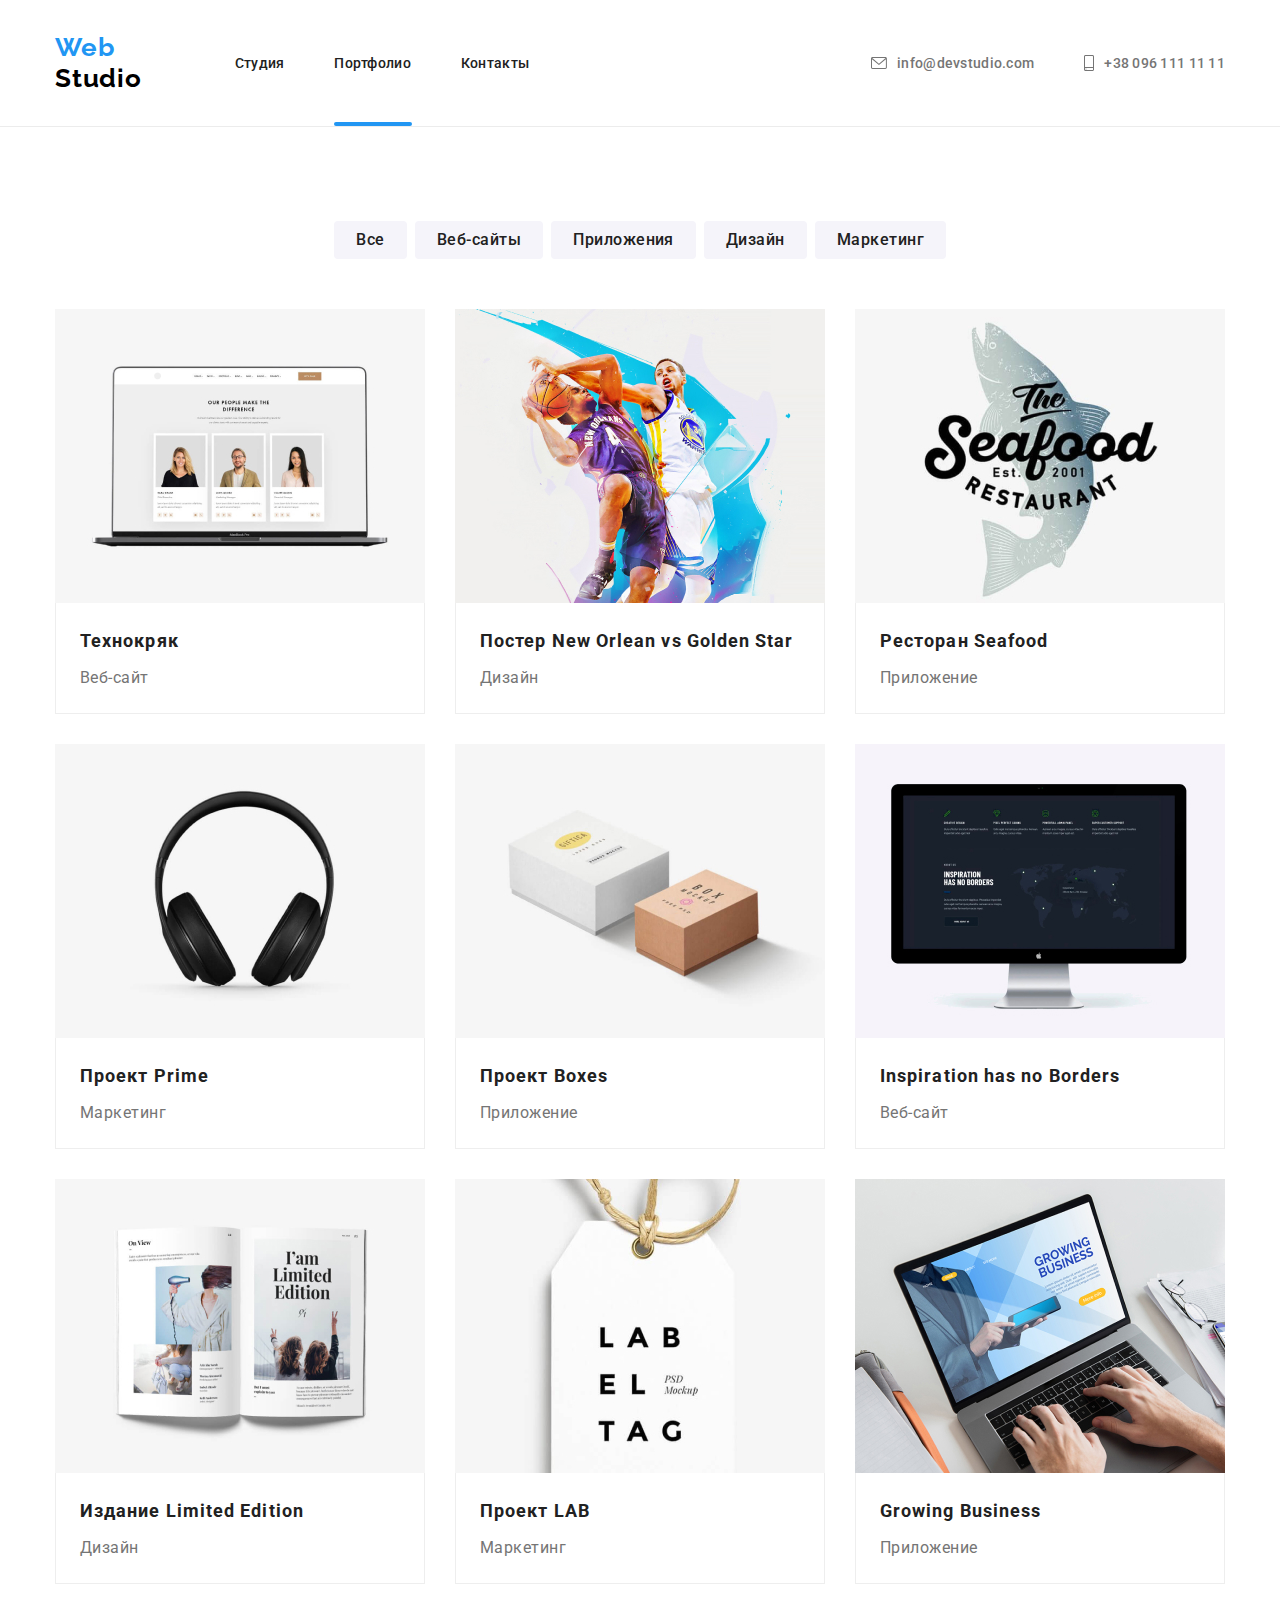
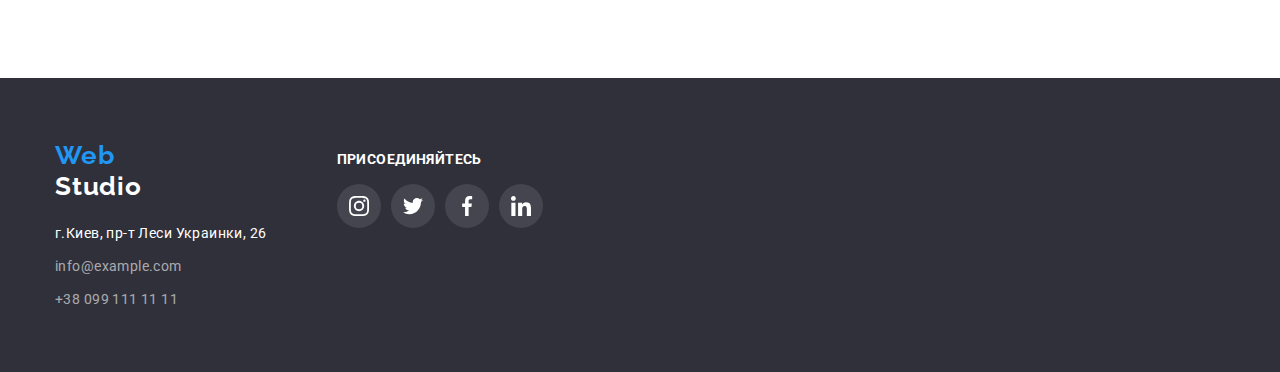
==== portfolio.html @ 75529cc0 "Залишилось хрестик доробити" ====
<!DOCTYPE html>
<html lang="ru">

<head>
    <meta charset="UTF-8">
    <meta name="viewport" content="width=device-width, initial-scale=1.0">
    <title>Portfolio</title>
    <link rel="stylesheet"
        href="https://cdnjs.cloudflare.com/ajax/libs/modern-normalize/1.0.0/modern-normalize.min.css">
    <link rel="stylesheet" href="./style.css" />
    <link rel="preconnect" href="https://fonts.gstatic.com" />
    <link
        href="https://fonts.googleapis.com/css2?family=Raleway:wght@700&family=Roboto:wght@400;500;700;900&display=swap"
        rel="stylesheet">
</head>

<body>
    <!--Header-->
    <header class="header-portfolio">
        <div class="navigation-adress conteiner">
            <nav class="navigation">
                <a href="#" class="navigation-link"><span
class="logo-blue">Web</span><span
                        class="logo-black">Studio</span></a>
                <ul class="navigation-menu">
                    <li class="navigation-item"><a href="./index.html"
class="link-to-swith">Студия</a></li>
                    <li class="navigation-item"><a href="#"
class="link-to-swith studio current">Портфолио</a></li>
                    <li class="navigation-item"><a href="#"
class="link-to-swith">Контакты</a></li>
                </ul>
            </nav>
            <address class="header-adress">
                <div class="header-adress-logo">
                    <a class="adress-mail-header" href="mailto:info@devstudio.com"><svg class="header-adress-icon"
                            width="16" height="12">
                            <use
href="./imagine/symbol-defs.svg#icon-mail"></use>
                        </svg>info@devstudio.com</a>
                    <a class="adress-tel-header" href="tel:+380961111111">
                        <svg class="header-adress-icon" width="10" height="16">
                            <use
href="./imagine/symbol-defs.svg#icon-tell"></use>
                        </svg> +38 096 111 11 11</a>
                </div>
            </address>
        </div>
    </header>
    <!--main section portfolio-->
    <main class="portfolio-main">
        <div class="portfolio-main-div conteiner">
            <h1 hidden>Links</h1>
            <ul class="links-list">
                <li class="link-list-btn"><button type="button"
class="links-list-item"> Все</button></li>
                <li class="link-list-btn"><button type="button"
class="links-list-item"> Веб-сайты</button></li>
                <li class="link-list-btn"><button type="button"
class="links-list-item"> Приложения</button></li>
                <li class="link-list-btn"><button type="button"
class="links-list-item"> Дизайн</button></li>
                <li class="link-list-btn"><button type="button"
class="links-list-item"> Маркетинг</button></li>
            </ul>
            <h2 hidden>Projects-icon</h2>
            <ul class="portfolio-projects">
                <li class="portfolio-projects-li">
                   <a href="#" class="portfolio-projects-link">
                    <div class="div-for-overflow"><img src="./Portfolioimg/img1.jpg" alt="пприклад дизайну сторінки" width="370"
                            height="404" />
                        <p class="portfolio-overlay">Технокряк это современная площадка распространения коронавируса. Компании
                            используют эту платформу для цифрового шпионажа и атак на защищённые сервера конкурентов.</p>
                    </div>
                    <div class="border-link">
                        <h3 class="portfolio-projects-fig">Технокряк</h3>
                        <p class="portfolio-projects-p">Веб-сайт</p>
                
                    </div>
                </a>
                    
                </li>
                <li class="portfolio-projects-li">
                    <a href="#" class="portfolio-projects-link"><div class="div-for-overflow"><img src="./Portfolioimg/img2.jpg"
                        alt="пприклад дизайну сторінки" width="370" height="404" />
                        <p class="portfolio-overlay">Технокряк это современная площадка распространения коронавируса. Компании используют эту платформу для цифрового шпионажа и атак на защищённые сервера конкурентов.</p></div>
                        <div class="border-link">
                            <h3 class="portfolio-projects-fig">Постер
New Orlean vs Golden Star</h3>
                            <p class="portfolio-projects-p">Дизайн</p>
                        </div>
                    </a>

                </li>

                <li class="portfolio-projects-li">
                    <a href="#" class="portfolio-projects-link"><div class="div-for-overflow"><img src="./Portfolioimg/img3.jpg"
                        alt="пприклад дизайну сторінки" width="370" height="404" />
                        <p class="portfolio-overlay">Технокряк это современная площадка распространения коронавируса. Компании используют эту платформу для цифрового шпионажа и атак на защищённые сервера конкурентов.</p></div>
                        <div class="border-link">
                            <h3
class="portfolio-projects-fig">Ресторан Seafood</h3>
                            <p class="portfolio-projects-p">Приложение</p>
                        </div>
                    </a>


                </li>


                <li class="portfolio-projects-li">
                    <a href="#"class="portfolio-projects-link"><div class="div-for-overflow"><img src="./Portfolioimg/img4.jpg"
                        alt="пприклад дизайну сторінки" width="370" height="404" />
                        <p class="portfolio-overlay">Технокряк это современная площадка распространения коронавируса. Компании используют эту платформу для цифрового шпионажа и атак на защищённые сервера конкурентов.</p></div>
                        <div class="border-link">
                            <h3 class="portfolio-projects-fig">Проект Prime</h3>
                            <p class="portfolio-projects-p">Маркетинг</p>
                        </div>
                    </a>


                </li>


                <li class="portfolio-projects-li">
                    <a href="#" class="portfolio-projects-link"><div class="div-for-overflow"><img src="./Portfolioimg/img5.jpg"
                        alt="пприклад дизайну сторінки" width="370" height="404" />
                        <p class="portfolio-overlay">Технокряк это современная площадка распространения коронавируса. Компании используют эту платформу для цифрового шпионажа и атак на защищённые сервера конкурентов.</p></div>
                        <div class="border-link">
                            <h3 class="portfolio-projects-fig">Проект Boxes</h3>
                            <p class="portfolio-projects-p">Приложение</p>
                        </div>
                    </a>


                </li>


                <li class="portfolio-projects-li">
                    <a href="#" class="portfolio-projects-link"><div class="div-for-overflow"><img src="./Portfolioimg/img6.jpg"
                        alt="пприклад дизайну сторінки" width="370" height="404" />
                        <p class="portfolio-overlay">Технокряк это современная площадка распространения коронавируса. Компании используют эту платформу для цифрового шпионажа и атак на защищённые сервера конкурентов.</p></div>
                        <div class="border-link">
                            <h3
class="portfolio-projects-fig">Inspiration has no Borders</h3>
                            <p class="portfolio-projects-p">Веб-сайт</p>
                        </div>
                    </a>


                </li>


                <li class="portfolio-projects-li">
                    <a href="#" class="portfolio-projects-link"><div class="div-for-overflow"><img src="./Portfolioimg/img7.jpg"
                        alt="пприклад дизайну сторінки" width="370" height="404" />
                        <p class="portfolio-overlay">Технокряк это современная площадка распространения коронавируса. Компании используют эту платформу для цифрового шпионажа и атак на защищённые сервера конкурентов.</p></div>
                        <div class="border-link">
                            <h3 class="portfolio-projects-fig">Издание
Limited Edition</h3>
                            <p class="portfolio-projects-p">Дизайн</p>
                        </div>
                    </a>


                </li>


                <li class="portfolio-projects-li">
                    <a href="#" class="portfolio-projects-link"><div class="div-for-overflow"><img src="./Portfolioimg/img8.jpg"
                        alt="пприклад дизайну сторінки" width="370" height="404" />
                        <p class="portfolio-overlay">Технокряк это современная площадка распространения коронавируса. Компании используют эту платформу для цифрового шпионажа и атак на защищённые сервера конкурентов.</p></div>
                        <div class="border-link">
                            <h3 class="portfolio-projects-fig">Проект LAB</h3>
                            <p class="portfolio-projects-p">Маркетинг</p>
                        </div>
                    </a>


                </li>


                <li class="portfolio-projects-li">
                    <a href="#" class="portfolio-projects-link"><div class="div-for-overflow"><img src="./Portfolioimg/img9.jpg"
                        alt="пприклад дизайну сторінки" width="370" height="404" />
                        <p class="portfolio-overlay">Технокряк это современная площадка распространения коронавируса. Компании используют эту платформу для цифрового шпионажа и атак на защищённые сервера конкурентов.</p></div>
                        <div class="border-link">
                            <h3 class="portfolio-projects-fig">Growing
Business</h3>
                            <p class="portfolio-projects-p">Приложение</p>
                        </div>
                    </a>

                </li>


            </ul>
        </div>


    </main>


    <!--Footer-->
    <footer class="footer">
        <div class="all-footer conteiner">
            <div class="logo-adress">
                <a href="#" class="navigation-link footer"><span
class="logo-blue">Web</span><span
                        class="logo-white">Studio</span></a>
                <address class="footer-adress"> <a class="footer-adress-map"
                        href="https://goo.gl/maps/pfqSpMcwWY89Kn897"
target="_blank" rel="nofollow noopener">г.Киев,
                        пр-т Леси Украинки, 26</a>
                    <a class="adress-mail-footer"
href="mailto:info@example.com">info@example.com</a>
                    <a class="adress-tel-footer"
href="tel:+380991111111">+38 099 111 11 11</a>
                </address>
            </div>
            <div class="social-link-b">
                <b class="appeal">присоединяйтесь</b>
                <ul class="our-team-socil-links">
                    <li class="footer-soc-link"><a href="#" class="li-class"> <svg
class="our-team-socil-item" width="20" height="20">
                                <use
href="./imagine/symbol-defs.svg#icon-ins"></use>
                            </svg></a>
                    </li>
                    <li class="footer-soc-link"><a href="#" class="li-class"> <svg
class="our-team-socil-item" width="20" height="20">
                                <use
href="./imagine/symbol-defs.svg#icon-twit"></use>
                            </svg></a> </li>
                    <li class="footer-soc-link"><a href="#" class="li-class"> <svg
class="our-team-socil-item" width="20" height="20">
                                <use
href="./imagine/symbol-defs.svg#icon-fb"></use>
                           </svg></a> </li>
                    <liclass="footer-soc-link"><a href="#" class="li-class"> <svg
class="our-team-socil-item" width="20" height="20">
                                <use
href="./imagine/symbol-defs.svg#icon-link"></use>
                            </svg></a> </liclass=>
                </ul>
            </div>
        </div>

    </footer>
</body>

</html>
---- style.css ----
ul {
  list-style: none;
}

:root {
  --accent-color: #2196f3;
  --header-logo-lang: "Raleway", sans-serif;
  --main-lang: "Roboto", sans-serif;
  --main-text-color: #757575;
  --text-p: #212121;
}
h1,
h2,
h3,
h4,
h5,
h6 {
  margin: 0;
}
ul,
ol {
  margin: 0;
  padding: 0;
}

p {
  margin: 0;
}
/*Прибирає зайві паддінги в 4 hx*/
img {
  display: block;
  max-width: 100%;
  height: auto;
}
/*overflow: hidden; приховує все, що витікає за межі бордера (бордера-радіуса)*/

body {
  font-family: var(--main-lang);
}

.navigation-menu .current {
  color: #212121;
}
.conteiner {
  width: 1200px;
  padding: 0 15px;
  margin: 0 auto;
  display: flex;
  align-items: center;
}

.conteiner.portfolio {
  width: 1200px;
}
/*---header--*/
.navigation-adress {
  display: flex;
  align-items: center;
}
.header-portfolio {
  position: relative;
  max-width: 1600px;
  padding-top: 32px;
  padding-bottom: 32px;
  margin: auto;
  border-bottom: 1px solid #ececec;
}
.header {
  position: relative;
  padding-top: 25px;
  padding-bottom: 25px;
  margin: auto;
}

.header.conteiner {
  display: flex;
}
.navigation {
  display: flex;
}
.navigation-menu {
  display: flex;
  align-items: center;
}
.navigation-link {
  margin-right: 93px;
  align-items: baseline;
}
.header-adress-icon {
  margin-right: 10px;
  fill: #757575;
  fill: currentColor;
}
.navigation-item .current::after {
  position: absolute;
  bottom: 0;
  width: 48px;
  height: 4px;
  display: block;
  content: "";
  background: var(--accent-color);
  border-radius: 2px;
}
.header-portfolio .navigation-item .current::after {
  position: absolute;
  bottom: 0;
  width: 78px;
  height: 4px;
  display: block;
  content: "";
  background: var(--accent-color);
  border-radius: 2px;
}

.header-adress {
  margin-left: auto;
  align-items: center;
}
.adress-tel-header {
  margin-left: 50px;
}
.adress-mail-header,
.adress-tel-header {
  transition-property: color;
  transition-duration: 250ms;
  transition-timing-function: cubic-bezier(0.4, 0, 0.2, 1);
}

.header-adress-logo {
  display: flex;
  align-items: flex-end;
}
a {
  text-decoration: none;
}

.navigation {
  font-family: var(--header-logo-lang);
}
.navigation-link {
  font-family: var(--header-logo-lang);
  font-weight: 700;
  font-size: 26px;
  line-height: 1.192;
  letter-spacing: 0.03em;
}
.navigation-link .logo-blue {
  font-weight: 700;
  font-style: normal;
  font-size: 26px;
  line-height: 1.192;
  letter-spacing: 0.03em;
  color: #2196f3;
}
.navigation-link .logo-black {
  font-weight: 700;
  font-size: 26px;
  line-height: 1.192;
  letter-spacing: 0.03em;
  color: #000000;
}
.navigation-item:not(:last-child) {
  margin-right: 50px;
}
.navigation {
  align-items: stretch;
}
.navigation-item {
  font-family: var(--main-lang);
  font-weight: 500;
  font-size: 14px;
  line-height: 1.142;
  letter-spacing: 0.02em;
  color: var(--text-p);
}
.navigation-item.current {
  color: var(--accent-color);
}

.modal-btn-header {
  display: block;
  margin: 0 auto;
  margin-top: 30px;
  font-style: normal;
  font-weight: 700;
  font-size: 16px;
  line-height: 1.875;
  min-width: 200px;
  background: #2196f3;
  box-shadow: 0px 4px 4px rgba(0, 0, 0, 0.15);
  border-radius: 4px;
  color: #ffffff;
  border: 0;
  cursor: pointer;
  padding: 10px 32px;
}

/* Це спеціально зроблено. Я знаю, що можно було в один клас, але мені
так поки більш зрозуміло */
.li-class:focus,
.adress-mail-header:focus,
.adress-mail-header:hover,
.adress-tel-header:hover,
.adress-tel-header:focus,
.footer-adress-map:hover,
.footer-adress-map:focus,
.adress-tel-footer:hover,
.adress-tel-footer:focus,
.adress-mail-footer:hover,
.adress-mail-footer:focus {
  color: var(--accent-color);
  fill: var(--accent-color);
}
.navigation-item.current:hover,
.navigation-item.current:focus,
.link-to-swith:hover,
.link-to-swith:focus {
  color: var(--accent-color);
}
.links-list-item:hover,
.links-list-item:focus,
.modal-btn:hover,
.modal-btn:focus {
  color: #ffffff;
  background: #2196f3;
}
.links-list-item:hover,
.links-list-item:focus {
  box-shadow: 0px 3px 1px rgba(0, 0, 0, 0.1), 0px 1px 2px rgba(0, 0, 0, 0.08),
    0px 2px 2px rgba(0, 0, 0, 0.12);
}

/*---header end---*/
/* --main-section-- */
.section-main {
  padding-bottom: 94px;
}
/*---section-hero---*/
.hero-foto {
  max-width: 1600px;
  background-repeat: no-repeat;
  background-size: 100px, cover;
  height: 600px;
  background-image: linear-gradient(
      to right,
      rgba(47, 48, 58, 0.4),
      rgba(47, 48, 58, 0.4)
    ),
    url(./imagine/imgfirstfoto.jpg);
  margin: auto;
  background-color: black;
}

.section-hero {
  padding-top: 200px;
  padding-bottom: 200px;
  margin-left: auto;
  margin-right: auto;
  display: block;
}

.adress-mail-header,
.adress-tel-header {
  display: flex;
  font-family: "Roboto", sans-serif;
  font-style: normal;
  font-weight: 500;
  font-size: 14px;
  line-height: 1.142;
  letter-spacing: 0.02em;
  color: #757575;
  align-items: center;
}
.section-h1 {
  margin: 0 auto;
  min-width: 696px;
  font-weight: 900;
  font-size: 44px;
  line-height: 1.363;
  letter-spacing: 0.06em;
  text-transform: uppercase;
  text-align: center;
  justify-content: center;
  color: #ffffff;
}

.links-list-item {
  font-family: "Roboto", sans-serif;
  background: #f5f4fa;
  border-radius: 4px;
  font-weight: 700;
  font-size: 16px;
  line-height: 1.875;
  display: flex;
  align-items: center;
  text-align: center;
  letter-spacing: 0.06em;
  color: #212121;
  border: 0;
  cursor: pointer;
}
.benefits-list-item:not(:last-child) {
  margin-right: 30px;
  min-width: 270px;
}

/*---section-hero end---*/
/*---section-benefits---*/
.benefits-list-item::before {
  width: 270px;
  height: 120px;
  display: block;
  content: "";
  background-color: #f5f4fa;
  border-radius: 4px;
  background-repeat: no-repeat;
  background-position: center;
}
.benefits-list-item.icon-antena::before {
  background-image: url(./imagine/antenna1.svg);
}
.benefits-list-item.icon-clock::before {
  background-image: url(./imagine/clock1.svg);
}
.benefits-list-item.icon-diagram::before {
  background-image: url(./imagine/diagram1.svg);
}
.benefits-list-item.icon-astronaut::before {
  background-image: url(./imagine/astronaut1.svg);
}
.what-we-doing-section {
  padding-top: 94px;
  padding-bottom: 94px;
}
.what-we-doing {
  display: block;
}
.what-we-doing-img-list {
  display: flex;
}
.benefits-h2 {
  margin-bottom: 10px;
}
.benefits {
  padding-top: 94px;
}
.benefits-list {
  display: flex;
}
.benefits-h2 {
  min-width: 270px;
  margin-top: 30px;
  font-weight: 700;
  font-size: 14px;
  line-height: 1.143;
  letter-spacing: 0.03em;
  text-transform: uppercase;
  color: var(--text-p);
}

.benefits-p {
  font-weight: 400;
  font-size: 14px;
  line-height: 1.714;
  letter-spacing: 0.03em;
  color: var(--main-text-color);
}
/*---section-benefits- end--*/

/*what we doing*/
.what-we-doing-img {
  position: relative;
}
.desktop-app {
  position: absolute;
  bottom: 0;
  padding: 27px 53px;
  width: 370px;
  height: 70px;
  text-align: center;
  font-style: normal;
  font-weight: 700;
  font-size: 14px;
  line-height: 1.142;
  letter-spacing: 0.03em;
  text-transform: uppercase;
  color: #ffffff;
  background: rgba(47, 48, 58, 0.8);
}
.what-we-doing-h2 {
  margin-bottom: 50px;
  display: flex;
  justify-content: center;
  min-width: 376px;
  font-weight: 700;
  font-size: 36px;
  line-height: 1.166;
  text-align: center;
  letter-spacing: 0.03em;

  color: #212121;
}
.what-we-doing-img:not(:last-child) {
  margin-right: 30px;
}

/*what we doing end*/

/*Team*/
/* .team {
  height: 708px;
  max-width: 1600px;
  background: #f5f4fa;
} */
.our-team {
  margin-bottom: 50px;
  font-weight: 700;
  font-size: 36px;
  line-height: 1.167;
  text-align: center;
  letter-spacing: 0.03em;
  color: var(--text-p);
}
.our-team-list {
  display: flex;
  justify-content: center;
}
.team-section {
  /* max-width: 1600px; */
  padding-top: 94px;
  padding-bottom: 94px;
  background: #f5f4fa;
  margin: auto;
}
.div-our-team {
  display: block;
}

.our-team-img {
  background: #ffffff;
  box-shadow: 0px 1px 3px rgba(0, 0, 0, 0.12), 0px 1px 1px rgba(0, 0, 0, 0.14),
    0px 2px 1px rgba(0, 0, 0, 0.2);
  border-radius: 0px 0px 4px 4px;
}
.our-team-img:not(:last-child) {
  margin-right: 30px;
}
.our-team-h3 {
  text-align: center;
  margin-top: 30px;
  margin-bottom: 10px;
  font-weight: 500;
  font-size: 16px;
  line-height: 1.188;
  letter-spacing: 0.03em;
  color: var(--text-p);
}
.our-team-p {
  font-weight: 400;
  font-size: 16px;
  line-height: 1.188;
  text-align: center;
  letter-spacing: 0.03em;
  color: var(--main-text-color);
}
.our-team-socil-item {
  display: block;
  fill: #757575;
  transition-property: fill;
  transition-duration: 250ms;
  transition-timing-function: cubic-bezier(0.4, 0, 0.2, 1);
}
.link {
  padding: 12px 12px;
  display: block;
  width: 44px;
  height: 44px;
  border-radius: 50%;
  transition-property: background-color;
  transition-duration: 250ms;
  transition-timing-function: cubic-bezier(0.4, 0, 0.2, 1);
}
.soc-link:not(:last-child) {
  margin-right: 10px;
}
.li-class {
  display: block;
  padding: 12px 12px;
  border-radius: 50%;
  transition-property: background-color;
  transition-duration: 250ms;
  transition-timing-function: cubic-bezier(0.4, 0, 0.2, 1);
}
.link:hover > .our-team-socil-item,
.link:focus > .our-team-socil-item {
  fill: white;
}
.link:hover,
.link:focus {
  background-color: var(--accent-color);
}

.footer-soc-link:not(:last-child) {
  margin-right: 10px;
}
.our-team-socil-links {
  display: flex;
  padding: 0;
  list-style: none;
  margin-top: 16px;
  margin-bottom: 30px;
    margin-left: 32px;
  /* justify-content: space-around; */
}

/*team-end--*/

/* regular cliens */

.regular-client {
  padding-top: 94px;
}
.regular-client-div {
  display: block;
}
.regular-client-logo {
  display: flex;
}
.regular-client-img:not(:last-child) {
  margin-right: 30px;
  min-width: 170px;
}
.link-reg-cli:focus > .svg-logo1,
.link-reg-cli:hover > .svg-logo1,
.link-reg-cli:focus > .svg-logo2,
.link-reg-cli:hover > .svg-logo2,
.link-reg-cli:focus > .svg-logo3,
.link-reg-cli:hover > .svg-logo3,
.link-reg-cli:focus > .svg-logo4,
.link-reg-cli:hover > .svg-logo4,
.link-reg-cli:focus > .svg-logo5,
.link-reg-cli:hover > .svg-logo5,
.link-reg-cli:focus > .svg-logo6,
.link-reg-cli:hover > .svg-logo6 {
  fill: var(--accent-color);
  border: 1px solid #2196f3;
  border-radius: 4px;
}

.regular-client-img {
  width: 170px;
  height: 90px;
  display: block;
  content: "";
  background-color: #ffffff;
  border: 1px solid #afb1b8;
  border-radius: 4px;
  background-repeat: no-repeat;
  background-position: center;
  cursor: pointer;
  transition-property: border;
  transition-duration: 250ms;
  transition-timing-function: cubic-bezier(0.4, 0, 0.2, 1);
}

.svg-logo1 {
  padding: 20px 63px;
  width: 170px;
  height: 90px;
  fill: #afb1b8;
  transition: fill 250ms cubic-bezier(0.4, 0, 0.2, 1);
}
.svg-logo2 {
  padding: 19px 65px;
  width: 170px;
  height: 90px;
  fill: #afb1b8;
  transition: fill 250ms cubic-bezier(0.4, 0, 0.2, 1);
}
.svg-logo3 {
  padding: 24px 64px;
  width: 170px;
  height: 90px;
  fill: #afb1b8;
  transition: fill 250ms cubic-bezier(0.4, 0, 0.2, 1);
}
.svg-logo4 {
  padding: 24px 45px;
  width: 170px;
  height: 90px;
  fill: #afb1b8;
  transition: fill 250ms cubic-bezier(0.4, 0, 0.2, 1);
}
.svg-logo5 {
  padding: 22px 55px;
  width: 170px;
  height: 90px;
  fill: #afb1b8;
  transition: fill 250ms cubic-bezier(0.4, 0, 0.2, 1);
}
.svg-logo6 {
  padding: 22px 41px;
  width: 170px;
  height: 90px;
  fill: #afb1b8;
  transition: fill 250ms cubic-bezier(0.4, 0, 0.2, 1);
}

/*footer*/
.footer-adress-map {
  font-style: normal;
  text-decoration: none;
  font-weight: 400;
  font-size: 14px;
  line-height: 1.714;
  letter-spacing: 0.03em;
  color: #ffffff;
}
.adress-mail-footer,
.adress-tel-footer {
  font-family: "Roboto", sans-serif;
  font-style: normal;
  font-weight: 400;
  font-size: 14px;
  line-height: 1.714;
  letter-spacing: 0.03em;
  color: rgba(255, 255, 255, 0.6);
}
.footer-adress {
  margin-top: 20px;
}
.footer-adress {
  display: flex;
  flex-direction: column;
}
.footer-adress-map,
.adress-mail-footer {
  margin-bottom: 9px;
}
.footer {
  flex-grow: 1;

  background-color: #2f303a;
  margin: auto;
}
.logo-adress {
  padding-bottom: 60px;
  padding-top: 60px;
  margin-right: 70px;
}
.logo-white {
  font-weight: 700;
  font-size: 26px;
  line-height: 1.192;
  letter-spacing: 0.03em;
  color: #ffffff;
}
.appeal {
  font-style: normal;
  font-weight: 700;
  font-size: 14px;
  line-height: 1.142;
  letter-spacing: 0.03em;
  text-transform: uppercase;
  color: #ffffff;
}
.social-link-b {
  padding-top: 72px;
  margin-right: 93px;
}
.all-footer {
  display: flex;
  align-items: baseline;
}
.social-item {
  display: flex;
  margin-top: 20px;
}
.footer .our-team-socil-item {
  fill: #ffffff;
}
.footer .li-class {
  background: rgba(255, 255, 255, 0.1);
}
.footer .li-class:hover,
.footer .li-class:focus {
  background: var(--accent-color);
}
.footer-adress-map,
.adress-mail-footer,
.adress-tel-footer {
  transition: color 250ms cubic-bezier(0.4, 0, 0.2, 1);
}
.footer .our-team-socil-links{
  margin-left: 0;

}

.footer-form{
 display: flex;
 margin-top: 20px;
   
}

.footer-label{
  margin-right: 12px;
}
.footer-input{
  padding-left: 16px;
 display: flex;
  width: 358px;
  height: 50px;
  border: 1px solid rgba(255, 255, 255, 0.3);
box-sizing: border-box;
filter: drop-shadow(0px 4px 4px rgba(0, 0, 0, 0.15));
border-radius: 4px;
background: #2F303A;
}

.footer-input::placeholder{
font-family: "Roboto", sans-serif;
font-weight: 400;
font-size: 16px;
line-height: 1.25;
align-items: center;
letter-spacing: 0.03em;
color: rgba(255, 255, 255, 0.6);
padding-top: 15px;
padding-bottom: 15px;
  }

.footer-button{
  padding: 0;
width: 200px;
height: 50px;
background: #2196F3;
box-shadow: 0px 4px 4px rgba(0, 0, 0, 0.15);
border-radius: 4px;
}
.subscribe{
font-family: "Roboto", sans-serif;
font-weight: bold;
font-size: 16px;
line-height: 30px;
margin-right: 10px;
/* display: flex; */
/* align-items: center;
text-align: center; */
letter-spacing: 0.06em;
color: #FFFFFF;
}

.subscribe-btn{
  display: flex;
  align-items: center;
  padding-left: 29px;
  padding-top: 10px;
  padding-bottom: 10px;
}
.litak{
  fill: #FFFFFF;
}

/*footer end*/

/* Portfolio */
.portfolio-main {
  padding-top: 94px;
  padding-bottom: 94px;
  max-width: 1600px;
  margin: auto;
}
.portfolio-main-div {
  display: block;
}
.links-list {
  display: flex;
  justify-content: center;
  margin-bottom: 50px;
}
.links-list-item {
  min-width: 73px;
  display: block;
  font-family: "Roboto", sans-serif;
  font-weight: 500;
  font-size: 16px;
  border-radius: 4px;
  line-height: 1.625;
  letter-spacing: 0.03em;
  color: var(--text-p);
  padding: 6px 22px;
  transition: color 250ms cubic-bezier(0.4, 0, 0.2, 1),
    background-color 250ms cubic-bezier(0.4, 0, 0.2, 1);
}

.link-list-btn:not(:last-child) {
  margin-right: 8px;
}

.portfolio-projects-fig {
  font-style: normal;
  font-weight: 700;
  font-size: 18px;
  line-height: 2;
  letter-spacing: 0.06em;
  color: var(--text-p);
  margin-bottom: 4px;
}
.portfolio-projects-p {
  font-style: normal;
  font-weight: 400;
  font-size: 16px;
  line-height: 1.875;
  letter-spacing: 0.03em;
  color: var(--main-text-color);
}
.portfolio-projects {
  justify-content: center;
  display: flex;
  flex-wrap: wrap;
  flex-basis: calc(100% / 3 - 30px);
  /* margin-left: -30px;
  margin-bottom: -30px; */
}
.portfolio-projects-li {
  margin-left: 30px;
  margin-bottom: 30px;
}
.portfolio-projects-li:nth-child(3n + 1) {
  margin-left: 0;
}
.portfolio-projects-li:nth-child(n + 7) {
  margin-bottom: 0;
}

.portfolio-projects-link {
  display: block;
  min-width: 370px;
  transition-property: box-shadow;
  transition-duration: 250ms;
  transition-timing-function: cubic-bezier(0.4, 0, 0.2, 1);
}
.portfolio-projects-link:hover,
.portfolio-projects-link:focus {
  box-shadow: 0px 1px 1px rgba(0, 0, 0, 0.12), 0px 4px 4px rgba(0, 0, 0, 0.06),
    1px 4px 6px rgba(0, 0, 0, 0.16);
}
.border-link {
  border-right: 1px solid #eeeeee;
  border-left: 1px solid #eeeeee;
  border-bottom: 1px solid #eeeeee;
  padding: 20px 24px;
}
.portfolio-overlay {
  position: absolute;
  transition: all 500ms linear;
  left: 0;
  top: 0;
  padding: 63px 24px;
  width: 370px;
  height: 294px;
  font-family: "Roboto", sans-serif;
  font-weight: normal;
  font-size: 18px;
  line-height: 1.555;
  color: #ffffff;
  background: rgba(33, 150, 243, 0.9);
  transform: translateY(100%);
}
.portfolio-projects-link:hover .portfolio-overlay,
.portfolio-projects-link:focus .portfolio-overlay {
  transform: translateY(0);
}
.div-for-overflow {
  position: relative;
  overflow: hidden;
}

.portfolio-projects-focus:nth-child(-n + 3) {
  margin-top: 0;
}
.portfolio-projects-focus:nth-child(3n + 1) {
  margin-left: 0;
}

.visiility {
  visibility: hidden;
}

a:visited.link-to-swith.studio {
  color: #2196f3;
}
a:visited.adress-mail-footer,
.adress-tel-footer {
  color: rgba(255, 255, 255, 0.6);
}

.link-to-swith {
  color: #212121;
  transition-property: color;
  transition-duration: 250ms;
  transition-timing-function: cubic-bezier(0.4, 0, 0.2, 1);
}

 /* --модальне вікно-- */
 .backdrop {
  position: fixed;
  top: 0;
  left: 0;
  width: 100%;
  height: 100%;
  background-color: rgba(0, 0, 0, 0.2);
}
.backdrop.is-hidden{
  opacity: 0;
  pointer-events: none;
}
.backdrop.is-hidden .modalka{
transform: translate(-50%,-50%) scale(0.5);

}
.modalka{
  display: block;
position: absolute;
top: 50%;
left: 50%;
transform: translate(-50%,-50%) scale(1);
width: 528px;
height: 581px;
background: #FFFFFF;
box-shadow: 0px 1px 3px rgba(0, 0, 0, 0.12), 0px 1px 1px rgba(0, 0, 0, 0.14), 0px 2px 1px rgba(0, 0, 0, 0.2);
border-radius: 4px;
transition: transform 250ms cubic-bezier(0.4, 0, 0.2, 1);
}
.modalka-btn{
  margin-top: 8px;
  margin-left: 490px;
  display: block;
  content: '';
  width: 30px;
  height: 30px;
  background: #FFFFFF;
  border: 1px solid rgba(0, 0, 0, 0.1);
  border-radius: 50%;
      cursor: pointer;
    }
.close-svg{
display: block;
width: 30px;
height: 30px;
padding: 9px 9px;
}

.form{
  width: 448;
  display: block;
  margin-top: 0;
  margin-left: 40px;
  margin-right: 40px;
    /* outline: 2px solid red; */
}
.form-title{
font-family: var(--main-lang);
font-weight: bold;
font-size: 20px;
line-height: 23px;
text-align: center;
letter-spacing: 0.03em;
margin-bottom: 12px;
color: #212121;
}

.form-item{
font-family: var(--main-lang);
font-weight: 400;
font-size: 12px;
line-height: 1.167;
letter-spacing: 0.01em;
color: #757575;
margin-bottom: 4px;
}
.form-field input{
  height: 40px;
  margin: 0;
  padding-left: 42px;
  border: 1px solid rgba(33, 33, 33, 0.2);
box-sizing: border-box;
border-radius: 4px;
}

.form-field-textarea textarea{
  margin: 0;
  padding: 0;
  border: 1px solid rgba(33, 33, 33, 0.2);
  border-radius: 4px;
}

.form-field{
  position: relative;
  display: flex;
  flex-direction: column;
  margin-bottom: 10px;
}
.form-field-textarea{
  display: flex;
  flex-direction: column;
  margin-bottom: 20px;
}
textarea{
  resize: none;
}
.form-field-textarea textarea{
  display: block;
  padding-left: 16px;
  padding-top: 12px;
  }

.form-field-textarea textarea::placeholder{
  font-family: var(--main-text-color);
  font-weight: 400;
  font-size: 12px;
  line-height: 1.16;
  letter-spacing: 0.01em;
  color: rgba(117, 117, 117, 0.5);
}
.form-chekbox a{
font-family: var(--main-text-color);
font-weight: 400;
font-size: 14px;
line-height: 1.714;
letter-spacing: 0.03em;
text-decoration: underline;
text-decoration-skip-ink: none;
color: #2196F3;

}

.form-item-consent-p {
font-family: var(--main-lang);
font-weight: normal;
font-size: 14px;
line-height: 1.714;
letter-spacing: 0.03em;
color: #757575;
}

.form-chekbox{
width: 423px;
 display:flex;
 justify-content: space-between;
 margin-left: auto;
 margin-right: auto;
  
}
 span{
   display: flex;
   padding: 0;
   margin: 0;
 }
 .svg-logo{
  position: absolute;
  top: 32px;
  left: 15px;
  padding: 0;
  margin: 0
}
.form-input:focus{
  outline:none;
  border-color: var(--accent-color)
}
.form-field-textarea textarea:focus{
  outline:none;
  border-color: var(--accent-color)
}
.form-input:focus + .svg-logo{
  fill: var(--accent-color)
  }
/* .visually-hidden ховаю чекбокс*/
 .checkbox{
  position: absolute;
  clip: rect(0 0 0 0);
  width: 1px;
  height: 1px;
  margin: -1px;
}
.checkbox-icon{
display: block;
width: 16px;
height: 16px;
border: 2px solid #212121;
border-radius: 4px;
}

.checkbox:checked + .checkbox-icon{
  border-color: var(--accent-color);
background-color: var(--accent-color);
background-image: url(./imagine/galka.svg);
background-size: contain;
background-repeat: no-repeat;
background-origin: border-box;
background-position: center;
}
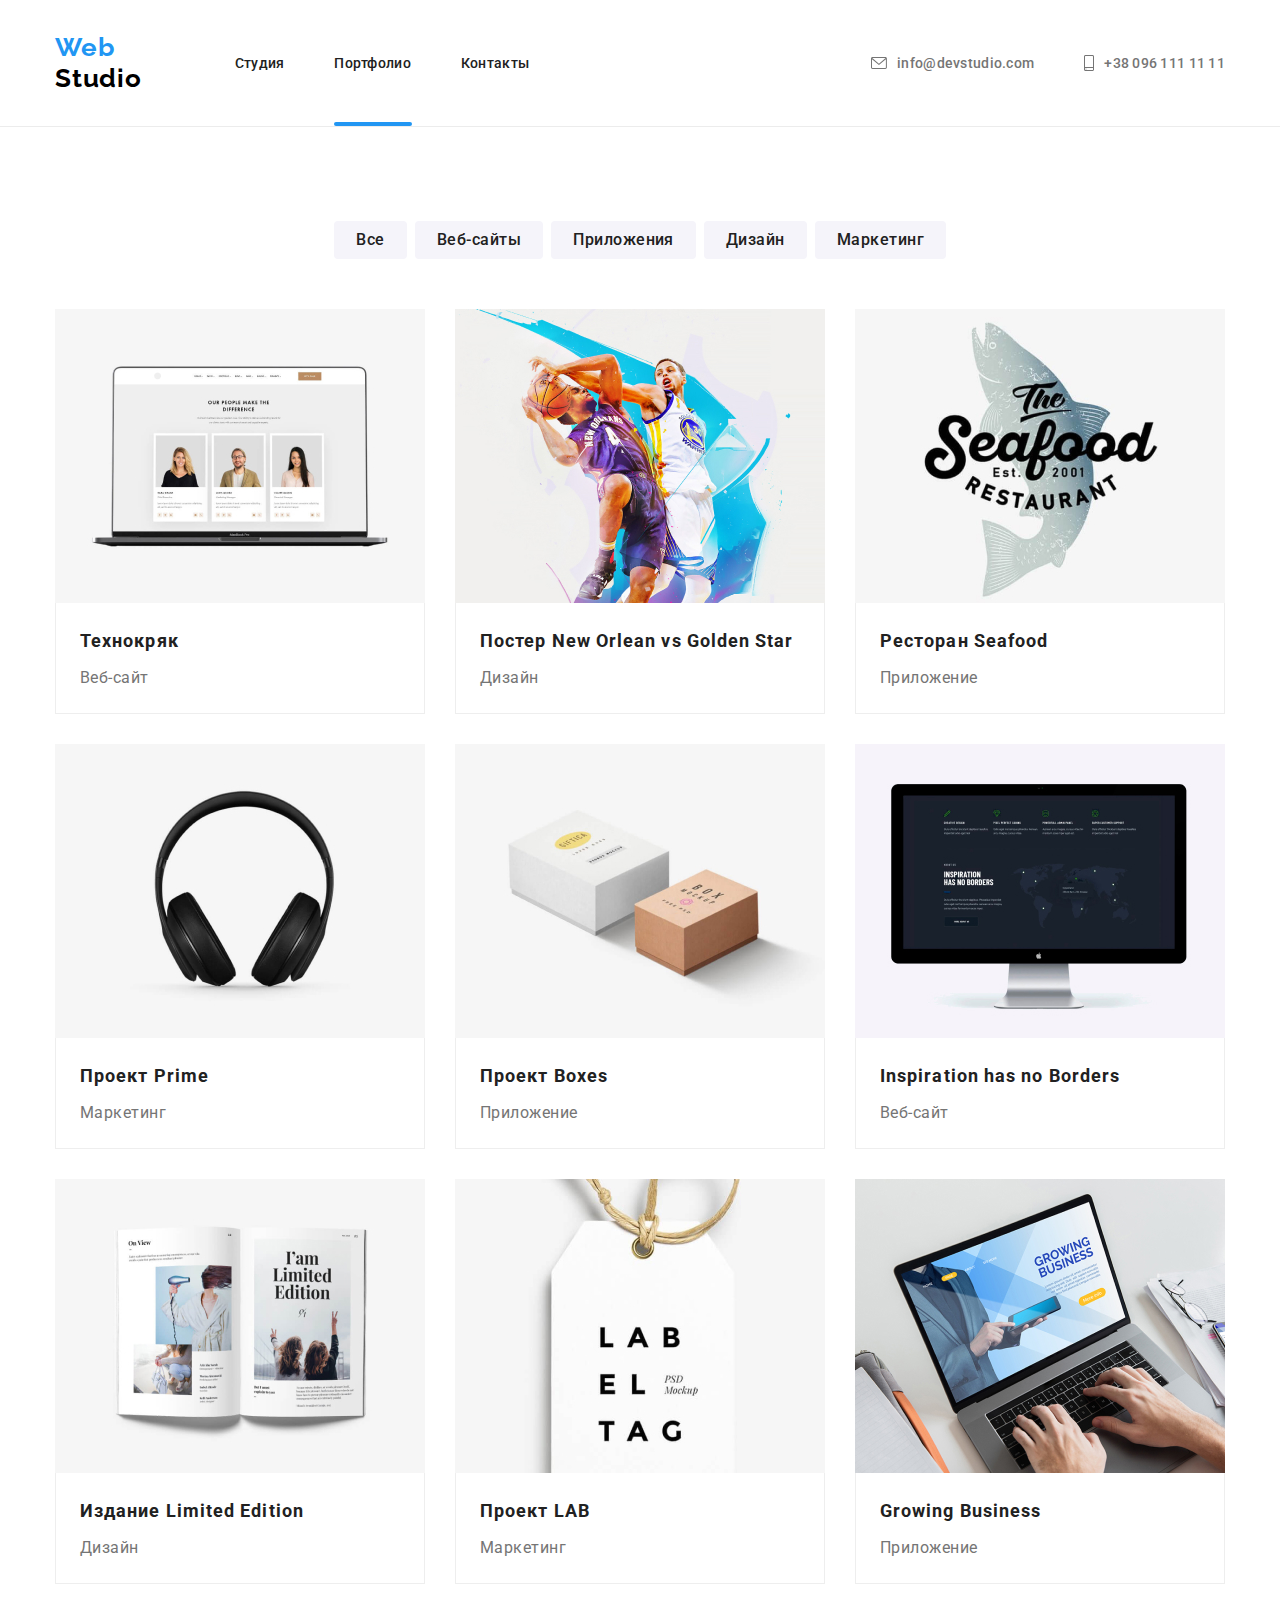
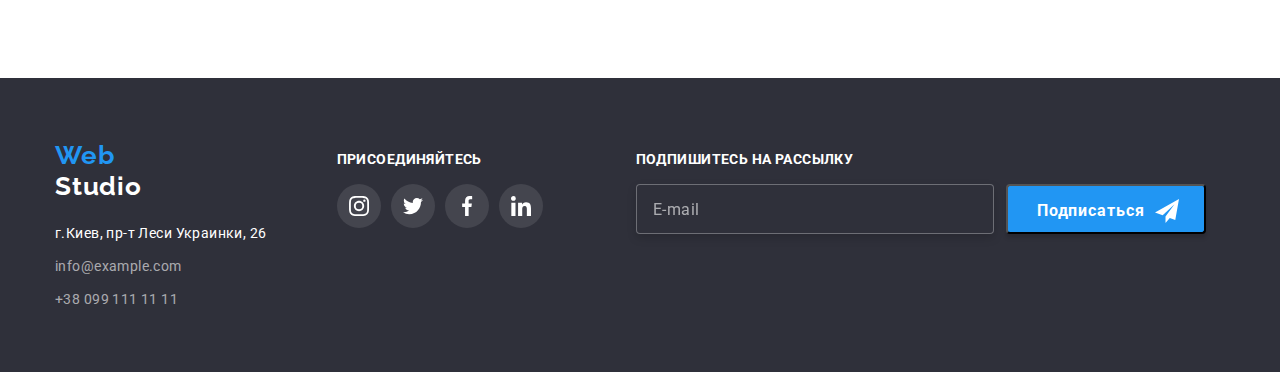
==== commit 7b785297: "Перша здача." ====
--- a/portfolio.html
+++ b/portfolio.html
@@ -205,47 +205,49 @@
     <footer class="footer">
         <div class="all-footer conteiner">
             <div class="logo-adress">
-                <a href="#" class="navigation-link footer"><span
-class="logo-blue">Web</span><span
+                <a href="#" class="navigation-link footer"><span class="logo-blue">Web</span><span
                         class="logo-white">Studio</span></a>
-                <address class="footer-adress"> <a class="footer-adress-map"
-                        href="https://goo.gl/maps/pfqSpMcwWY89Kn897"
-target="_blank" rel="nofollow noopener">г.Киев,
+                <address class="footer-adress"> <a class="footer-adress-map" href="https://goo.gl/maps/pfqSpMcwWY89Kn897"
+                        target="_blank" rel="nofollow noopener">г.Киев,
                         пр-т Леси Украинки, 26</a>
-                    <a class="adress-mail-footer"
-href="mailto:info@example.com">info@example.com</a>
-                    <a class="adress-tel-footer"
-href="tel:+380991111111">+38 099 111 11 11</a>
+                    <a class="adress-mail-footer" href="mailto:info@example.com">info@example.com</a>
+                    <a class="adress-tel-footer" href="tel:+380991111111">+38 099 111 11 11</a>
                 </address>
             </div>
             <div class="social-link-b">
                 <b class="appeal">присоединяйтесь</b>
                 <ul class="our-team-socil-links">
-                    <li class="footer-soc-link"><a href="#" class="li-class"> <svg
-class="our-team-socil-item" width="20" height="20">
-                                <use
-href="./imagine/symbol-defs.svg#icon-ins"></use>
+                    <li class="footer-soc-link"><a href="#" class="li-class"> <svg class="our-team-socil-item" width="20"
+                                height="20">
+                                <use href="./imagine/symbol-defs.svg#icon-ins"></use>
                             </svg></a>
                     </li>
-                    <li class="footer-soc-link"><a href="#" class="li-class"> <svg
-class="our-team-socil-item" width="20" height="20">
-                                <use
-href="./imagine/symbol-defs.svg#icon-twit"></use>
+                    <li class="footer-soc-link"><a href="#" class="li-class"> <svg class="our-team-socil-item" width="20"
+                                height="20">
+                                <use href="./imagine/symbol-defs.svg#icon-twit"></use>
                             </svg></a> </li>
-                    <li class="footer-soc-link"><a href="#" class="li-class"> <svg
-class="our-team-socil-item" width="20" height="20">
-                                <use
-href="./imagine/symbol-defs.svg#icon-fb"></use>
-                           </svg></a> </li>
-                    <liclass="footer-soc-link"><a href="#" class="li-class"> <svg
-class="our-team-socil-item" width="20" height="20">
-                                <use
-href="./imagine/symbol-defs.svg#icon-link"></use>
+                    <li class="footer-soc-link"><a href="#" class="li-class"> <svg class="our-team-socil-item" width="20"
+                                height="20">
+                                <use href="./imagine/symbol-defs.svg#icon-fb"></use>
+                            </svg></a> </li>
+                    <liclass="footer-soc-link"><a href="#" class="li-class"> <svg class="our-team-socil-item" width="20"
+                                height="20">
+                                <use href="./imagine/symbol-defs.svg#icon-link"></use>
                             </svg></a> </liclass=>
-                </ul>
-            </div>
+                </ul>      
+                 </div>
+                   <div clas="footer-btn">
+                                  <b class="appeal">Подпишитесь на рассылку</b>
+                                 <form class="footer-form">
+                                   <label class="footer-label"><input type="email" class="footer-input" placeholder="E-mail" name="e-mail"/></label>
+                                     <button class="footer-button" type="button"><div class="subscribe-btn"><span class="subscribe">Подписаться</span><svg class="litak" width="24" height="24">
+                                        <use
+                                href="./imagine/symbol-defs.svg#icon-litak"></use>
+                                    </svg></div></button>
+                                </form>
+                                </div>
         </div>
-
+            
     </footer>
 </body>
 
--- a/style.css
+++ b/style.css
@@ -698,7 +698,7 @@
 
 .footer-form{
  display: flex;
- margin-top: 20px;
+ margin-top: 16px;
    
 }
 
@@ -933,6 +933,7 @@
 transition: transform 250ms cubic-bezier(0.4, 0, 0.2, 1);
 }
 .modalka-btn{
+  padding: 0;
   margin-top: 8px;
   margin-left: 490px;
   display: block;
@@ -944,20 +945,23 @@
   border-radius: 50%;
       cursor: pointer;
     }
+.modalka-btn:focus, .modalka-btn:hover > .close-svg{
+  fill: var(--accent-color)
+}
 .close-svg{
-display: block;
-width: 30px;
-height: 30px;
-padding: 9px 9px;
+transition-property: fill;
+transition-duration: 250ms;
+transition-timing-function: cubic-bezier(0.4, 0, 0.2, 1);
+
 }
 
 .form{
-  width: 448;
+  width: 448px;
   display: block;
   margin-top: 0;
   margin-left: 40px;
   margin-right: 40px;
-    /* outline: 2px solid red; */
+  
 }
 .form-title{
 font-family: var(--main-lang);
@@ -978,6 +982,7 @@
 letter-spacing: 0.01em;
 color: #757575;
 margin-bottom: 4px;
+
 }
 .form-field input{
   height: 40px;
@@ -986,6 +991,9 @@
   border: 1px solid rgba(33, 33, 33, 0.2);
 box-sizing: border-box;
 border-radius: 4px;
+transition-property: border-color;
+  transition-duration: 250ms;
+  transition-timing-function: cubic-bezier(0.4, 0, 0.2, 1);
 }
 
 .form-field-textarea textarea{
@@ -993,6 +1001,10 @@
   padding: 0;
   border: 1px solid rgba(33, 33, 33, 0.2);
   border-radius: 4px;
+  transition-property: border-color;
+  transition-duration: 250ms;
+  transition-timing-function: cubic-bezier(0.4, 0, 0.2, 1);
+
 }
 
 .form-field{
@@ -1062,7 +1074,11 @@
   top: 32px;
   left: 15px;
   padding: 0;
-  margin: 0
+  margin: 0;
+  transition-property: fill;
+  transition-duration: 250ms;
+  transition-timing-function: cubic-bezier(0.4, 0, 0.2, 1);
+
 }
 .form-input:focus{
   outline:none;
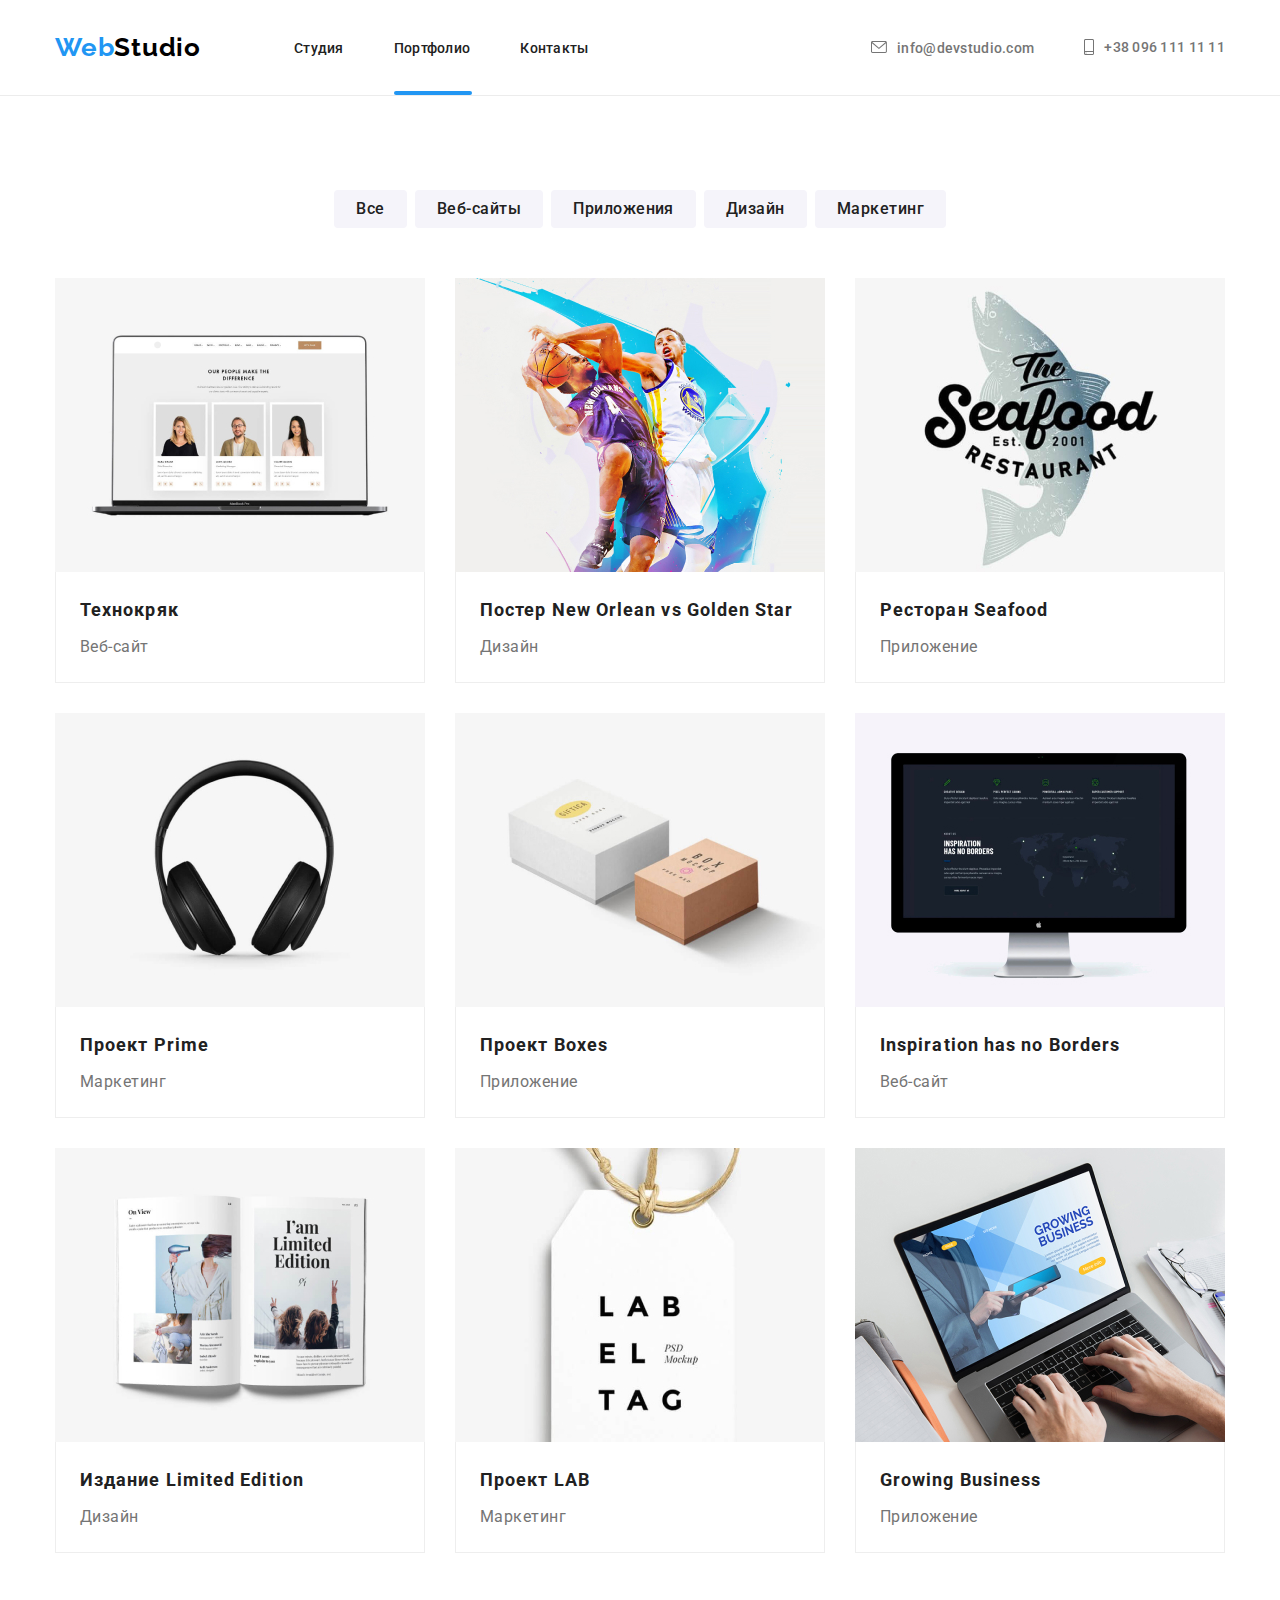
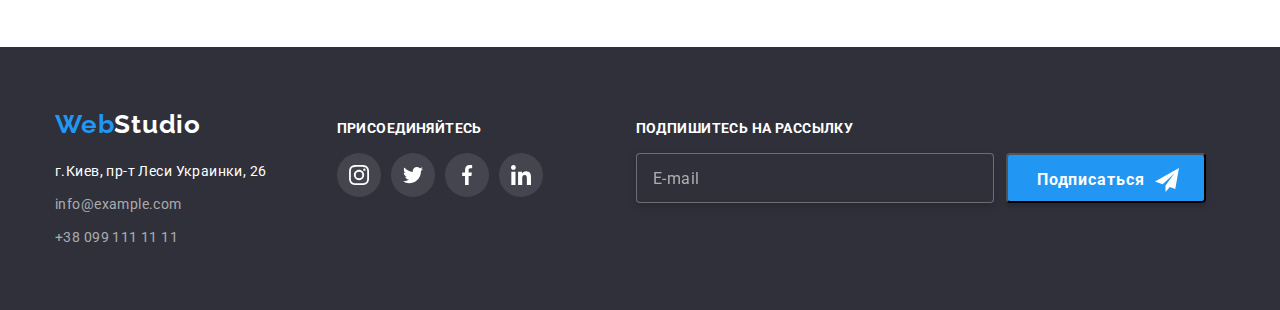
==== commit 7ef91c0e: "Виправив Вєбстудію і градієнт" ====
--- a/portfolio.html
+++ b/portfolio.html
@@ -19,9 +19,7 @@
     <header class="header-portfolio">
         <div class="navigation-adress conteiner">
             <nav class="navigation">
-                <a href="#" class="navigation-link"><span
-class="logo-blue">Web</span><span
-                        class="logo-black">Studio</span></a>
+                <a href="#" class="navigation-link"><span class="logo-blue">Web<span class="logo-black">Studio</span></a>
                 <ul class="navigation-menu">
                     <li class="navigation-item"><a href="./index.html"
 class="link-to-swith">Студия</a></li>
@@ -205,8 +203,7 @@
     <footer class="footer">
         <div class="all-footer conteiner">
             <div class="logo-adress">
-                <a href="#" class="navigation-link footer"><span class="logo-blue">Web</span><span
-                        class="logo-white">Studio</span></a>
+                <a href="#" class="navigation-link footer"><span class="logo-blue">Web<span class="logo-white">Studio</span></a>
                 <address class="footer-adress"> <a class="footer-adress-map" href="https://goo.gl/maps/pfqSpMcwWY89Kn897"
                         target="_blank" rel="nofollow noopener">г.Киев,
                         пр-т Леси Украинки, 26</a>
--- a/style.css
+++ b/style.css
@@ -239,13 +239,13 @@
 .hero-foto {
   max-width: 1600px;
   background-repeat: no-repeat;
-  background-size: 100px, cover;
+  background-size: 100%, cover;
   height: 600px;
   background-image: linear-gradient(
-      to right,
-      rgba(47, 48, 58, 0.4),
-      rgba(47, 48, 58, 0.4)
-    ),
+    to right,
+    rgba(47, 48, 58, 0.4),
+    rgba(47, 48, 58, 0.4)
+  ),
     url(./imagine/imgfirstfoto.jpg);
   margin: auto;
   background-color: black;
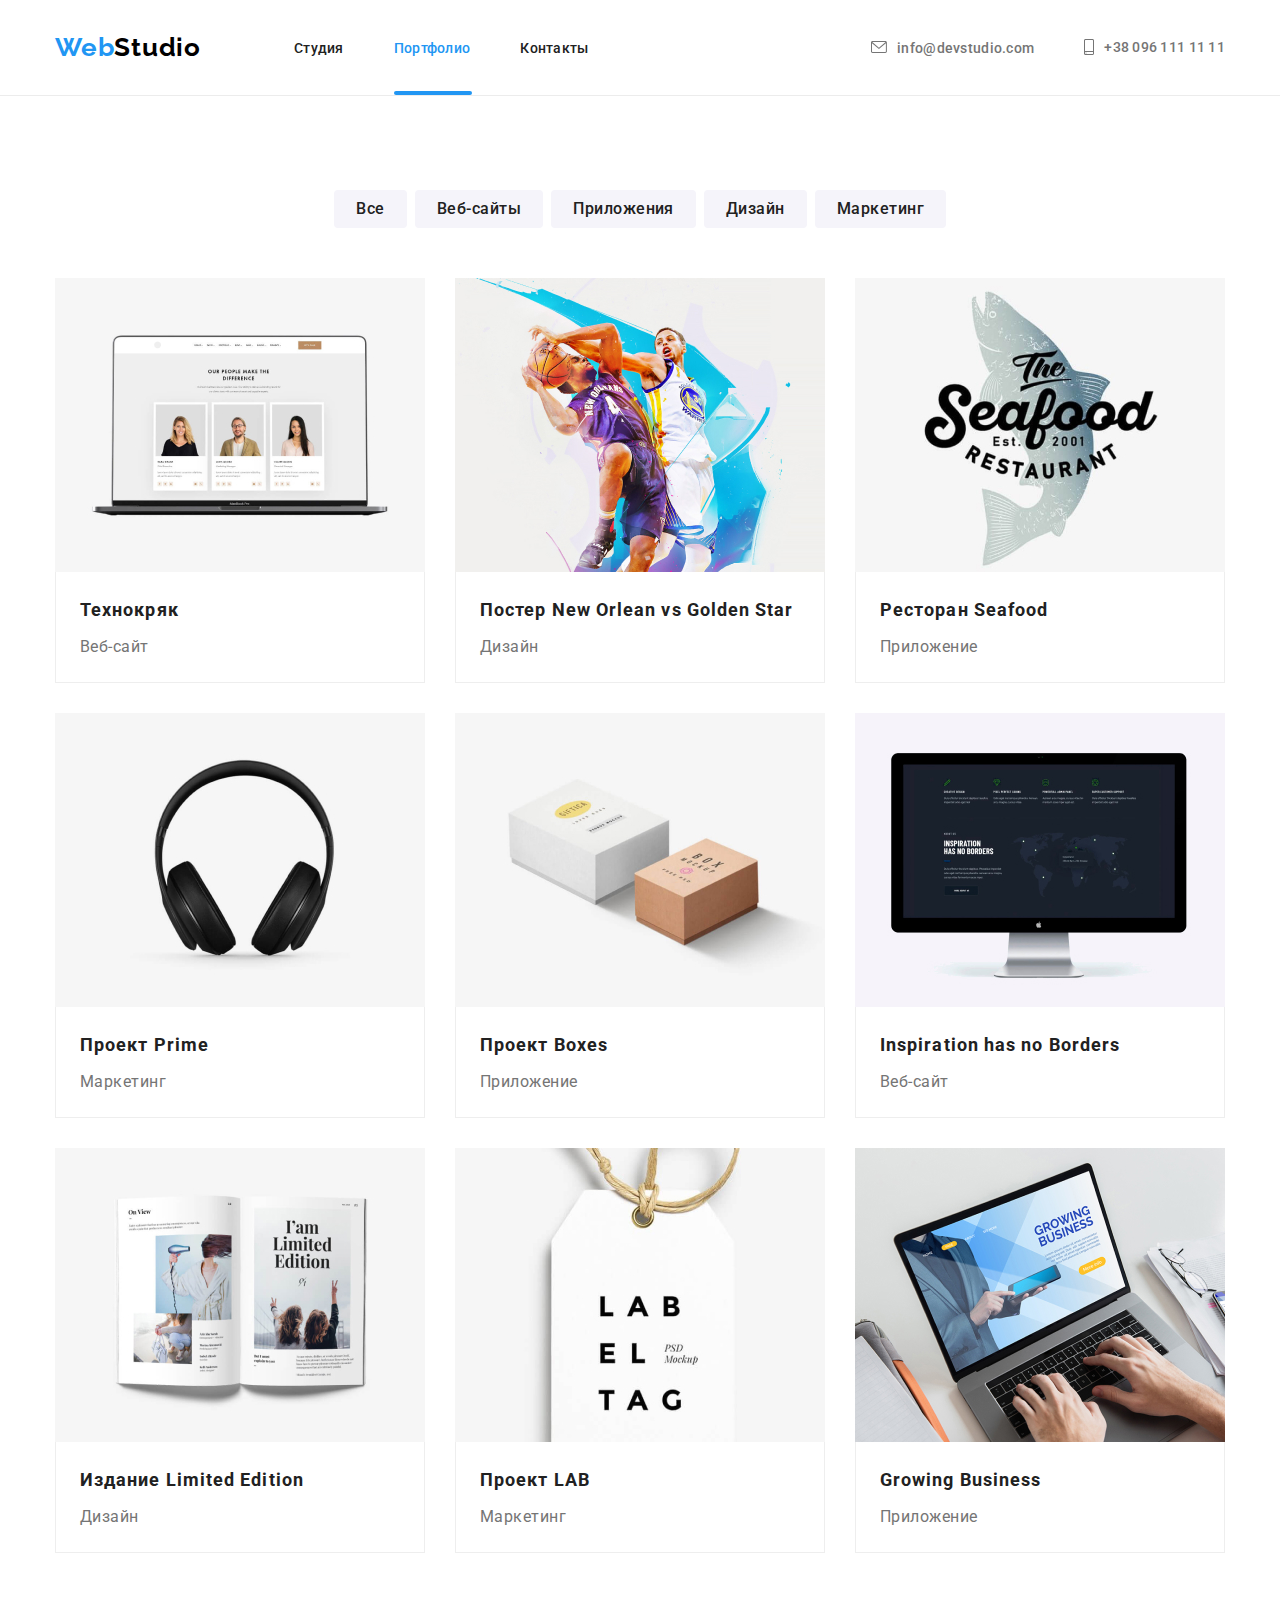
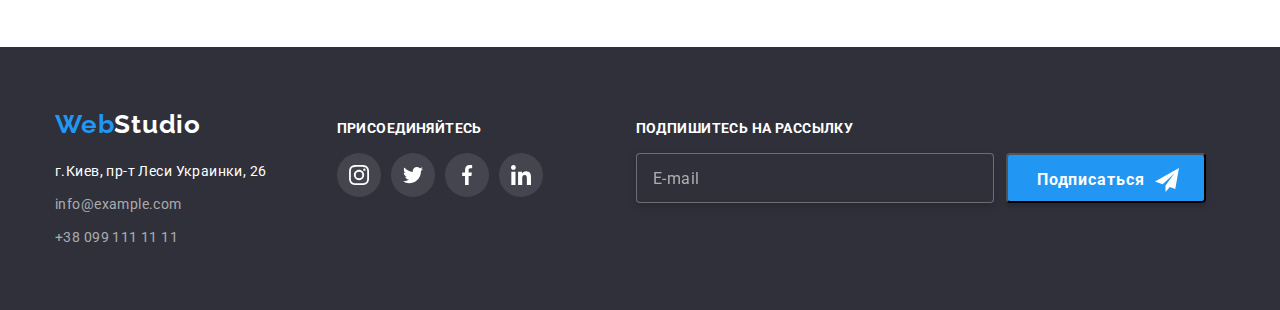
==== commit b836aa5e: "&" ====
--- a/portfolio.html
+++ b/portfolio.html
@@ -7,7 +7,7 @@
     <title>Portfolio</title>
     <link rel="stylesheet"
         href="https://cdnjs.cloudflare.com/ajax/libs/modern-normalize/1.0.0/modern-normalize.min.css">
-    <link rel="stylesheet" href="./style.css" />
+    <link rel="stylesheet" href="./css/main.min.css"/>
     <link rel="preconnect" href="https://fonts.gstatic.com" />
     <link
         href="https://fonts.googleapis.com/css2?family=Raleway:wght@700&family=Roboto:wght@400;500;700;900&display=swap"
--- a/css/main.min.css
+++ b/css/main.min.css
@@ -0,0 +1,2 @@
+:root{--accent-color: #2196f3;--header-logo-lang: "Raleway", sans-serif;--main-lang: "Roboto", sans-serif;--main-text-color: #757575;--text-p: #212121}body{font-family:var(--main-lang)}ul{list-style:none}h1,h2,h3,h4,h5,h6{margin:0}ul,ol{margin:0;padding:0}p{margin:0}img{display:block;max-width:100%;height:auto}img{display:block;max-width:100%;height:auto}.conteiner{width:1200px;padding:0 15px;margin:0 auto;display:flex;align-items:center}.conteiner.portfolio{width:1200px}a{text-decoration:none}.header{position:relative;padding-top:25px;padding-bottom:32px;margin:auto}.header .conteiner{display:flex}.header-adress-icon{margin-right:10px;fill:#757575;fill:currentColor}.header-adress{margin-left:auto;align-items:center}.adress-tel-header{margin-left:50px}.adress-mail-header,.adress-tel-header{transition-property:color;transition-duration:250ms;transition-timing-function:cubic-bezier(0.4, 0, 0.2, 1)}.header-adress-logo{display:flex;align-items:flex-end}.navigation-adress{display:flex;align-items:center}.navigation{display:flex;font-family:var(--header-logo-lang);align-items:stretch}.navigation .current{color:#212121}.navigation-menu{display:flex;align-items:center}.navigation-link{font-family:var(--header-logo-lang);font-weight:700;font-size:26px;line-height:1.192;letter-spacing:0.03em;margin-right:93px;align-items:baseline}.navigation-link .logo-blue{font-weight:700;font-style:normal;font-size:26px;line-height:1.192;letter-spacing:0.03em;color:#2196f3}.navigation-link .logo-black{font-weight:700;font-size:26px;line-height:1.192;letter-spacing:0.03em;color:#000000}.navigation-item:not(:last-child){margin-right:50px}.navigation-item{font-family:var(--main-lang);font-weight:500;font-size:14px;line-height:1.142;letter-spacing:0.02em;color:var(--text-p)}.navigation-item .current{color:var(--accent-color)}.navigation-item .current::after{position:absolute;bottom:0;width:48px;height:4px;display:block;content:"";background:var(--accent-color);border-radius:2px}.modal-btn-header{display:block;margin:0 auto;margin-top:30px;font-style:normal;font-weight:700;font-size:16px;line-height:1.875;min-width:200px;background:#2196f3;box-shadow:0px 4px 4px rgba(0,0,0,0.15);border-radius:4px;color:#ffffff;border:0;cursor:pointer;padding:10px 32px}.li-class:focus,.adress-mail-header:focus,.adress-mail-header:hover,.adress-tel-header:hover,.adress-tel-header:focus,.footer-adress-map:hover,.footer-adress-map:focus,.adress-tel-footer:hover,.adress-tel-footer:focus,.adress-mail-footer:hover,.adress-mail-footer:focus{color:var(--accent-color);fill:var(--accent-color)}.navigation-item.current:hover,.navigation-item.current:focus{color:var(--accent-color)}.section-main{padding-bottom:94px}.hero-foto{max-width:1600px;background-repeat:no-repeat;background-size:100%, cover;height:600px;background-image:linear-gradient(to right, rgba(47,48,58,0.4), rgba(47,48,58,0.4)),url(/imagine/imgfirstfoto.jpg);margin:auto;background-color:black}.section-hero{padding-top:200px;padding-bottom:200px;margin-left:auto;margin-right:auto;display:block}.adress-mail-header,.adress-tel-header{display:flex;font-family:"Roboto", sans-serif;font-style:normal;font-weight:500;font-size:14px;line-height:1.142;letter-spacing:0.02em;color:#757575;align-items:center}.section-h1{margin:0 auto;min-width:696px;font-weight:900;font-size:44px;line-height:1.363;letter-spacing:0.06em;text-transform:uppercase;text-align:center;justify-content:center;color:#ffffff}.links-list-item{font-family:"Roboto", sans-serif;background:#f5f4fa;border-radius:4px;font-weight:700;font-size:16px;line-height:1.875;display:flex;align-items:center;text-align:center;letter-spacing:0.06em;color:#212121;border:0;cursor:pointer}.benefits-list-item:not(:last-child){margin-right:30px;min-width:270px}.benefits-list-item::before{width:270px;height:120px;display:block;content:"";background-color:#f5f4fa;border-radius:4px;background-repeat:no-repeat;background-position:center}.benefits-list-item.icon-antena::before{background-image:url(./imagine/antenna1.svg)}.benefits-list-item.icon-clock::before{background-image:url(./imagine/clock1.svg)}.benefits-list-item.icon-diagram::before{background-image:url(./imagine/diagram1.svg)}.benefits-list-item.icon-astronaut::before{background-image:url(./imagine/astronaut1.svg)}.what-we-doing-section{padding-top:94px;padding-bottom:94px}.what-we-doing{display:block}.what-we-doing-img-list{display:flex}.benefits-h2{margin-bottom:10px}.benefits{padding-top:94px}.benefits-list{display:flex}.benefits-h2{min-width:270px;margin-top:30px;font-weight:700;font-size:14px;line-height:1.143;letter-spacing:0.03em;text-transform:uppercase;color:var(--text-p)}.benefits-p{font-weight:400;font-size:14px;line-height:1.714;letter-spacing:0.03em;color:var(--main-text-color)}.what-we-doing-img{position:relative}.desktop-app{position:absolute;bottom:0;padding:27px 53px;width:370px;height:70px;text-align:center;font-style:normal;font-weight:700;font-size:14px;line-height:1.142;letter-spacing:0.03em;text-transform:uppercase;color:#ffffff;background:rgba(47,48,58,0.8)}.what-we-doing-h2{margin-bottom:50px;display:flex;justify-content:center;min-width:376px;font-weight:700;font-size:36px;line-height:1.166;text-align:center;letter-spacing:0.03em;color:#212121}.what-we-doing-img:not(:last-child){margin-right:30px}.our-team{margin-bottom:50px;font-weight:700;font-size:36px;line-height:1.167;text-align:center;letter-spacing:0.03em;color:var(--text-p)}.our-team-list{display:flex;justify-content:center}.team-section{padding-top:94px;padding-bottom:94px;background:#f5f4fa;margin:auto}.div-our-team{display:block}.our-team-img{background:#ffffff;box-shadow:0px 1px 3px rgba(0,0,0,0.12),0px 1px 1px rgba(0,0,0,0.14),0px 2px 1px rgba(0,0,0,0.2);border-radius:0px 0px 4px 4px}.our-team-img:not(:last-child){margin-right:30px}.our-team-h3{text-align:center;margin-top:30px;margin-bottom:10px;font-weight:500;font-size:16px;line-height:1.188;letter-spacing:0.03em;color:var(--text-p)}.our-team-p{font-weight:400;font-size:16px;line-height:1.188;text-align:center;letter-spacing:0.03em;color:var(--main-text-color)}.our-team-socil-item{display:block;fill:#757575;transition-property:fill;transition-duration:250ms;transition-timing-function:cubic-bezier(0.4, 0, 0.2, 1)}.link{padding:12px 12px;display:block;width:44px;height:44px;border-radius:50%;transition-property:background-color;transition-duration:250ms;transition-timing-function:cubic-bezier(0.4, 0, 0.2, 1)}.soc-link:not(:last-child){margin-right:10px}.li-class{display:block;padding:12px 12px;border-radius:50%;transition-property:background-color;transition-duration:250ms;transition-timing-function:cubic-bezier(0.4, 0, 0.2, 1)}.link:hover>.our-team-socil-item,.link:focus>.our-team-socil-item{fill:white}.link:hover,.link:focus{background-color:var(--accent-color)}.footer-soc-link:not(:last-child){margin-right:10px}.our-team-socil-links{display:flex;padding:0;list-style:none;margin-top:16px;margin-bottom:30px;margin-left:32px}.regular-client{padding-top:94px}.regular-client-div{display:block}.regular-client-logo{display:flex}.regular-client-img:not(:last-child){margin-right:30px;min-width:170px}.link-reg-cli:focus>.svg-logo1,.link-reg-cli:hover>.svg-logo1,.link-reg-cli:focus>.svg-logo2,.link-reg-cli:hover>.svg-logo2,.link-reg-cli:focus>.svg-logo3,.link-reg-cli:hover>.svg-logo3,.link-reg-cli:focus>.svg-logo4,.link-reg-cli:hover>.svg-logo4,.link-reg-cli:focus>.svg-logo5,.link-reg-cli:hover>.svg-logo5,.link-reg-cli:focus>.svg-logo6,.link-reg-cli:hover>.svg-logo6{fill:var(--accent-color);border:1px solid #2196f3;border-radius:4px}.regular-client-img{width:170px;height:90px;display:block;content:"";background-color:#ffffff;border:1px solid #afb1b8;border-radius:4px;background-repeat:no-repeat;background-position:center;cursor:pointer;transition-property:border;transition-duration:250ms;transition-timing-function:cubic-bezier(0.4, 0, 0.2, 1)}.svg-logo1{padding:20px 63px;width:170px;height:90px;fill:#afb1b8;transition:fill 250ms cubic-bezier(0.4, 0, 0.2, 1)}.svg-logo2{padding:19px 65px;width:170px;height:90px;fill:#afb1b8;transition:fill 250ms cubic-bezier(0.4, 0, 0.2, 1)}.svg-logo3{padding:24px 64px;width:170px;height:90px;fill:#afb1b8;transition:fill 250ms cubic-bezier(0.4, 0, 0.2, 1)}.svg-logo4{padding:24px 45px;width:170px;height:90px;fill:#afb1b8;transition:fill 250ms cubic-bezier(0.4, 0, 0.2, 1)}.svg-logo5{padding:22px 55px;width:170px;height:90px;fill:#afb1b8;transition:fill 250ms cubic-bezier(0.4, 0, 0.2, 1)}.svg-logo6{padding:22px 41px;width:170px;height:90px;fill:#afb1b8;transition:fill 250ms cubic-bezier(0.4, 0, 0.2, 1)}.footer-adress-map{font-style:normal;text-decoration:none;font-weight:400;font-size:14px;line-height:1.714;letter-spacing:0.03em;color:#ffffff}.adress-mail-footer,.adress-tel-footer{font-family:"Roboto", sans-serif;font-style:normal;font-weight:400;font-size:14px;line-height:1.714;letter-spacing:0.03em;color:rgba(255,255,255,0.6)}.footer-adress{display:flex;flex-direction:column;margin-top:20px}.footer-adress-map,.adress-mail-footer{margin-bottom:9px}.footer{flex-grow:1;background-color:#2f303a;margin:auto}.footer .our-team-socil-item{fill:#ffffff}.footer .li-class{background:rgba(255,255,255,0.1)}.footer .li-class:hover,.footer .li-class:focus{background:var(--accent-color)}.footer .our-team-socil-links{margin-left:0}.logo-adress{padding-bottom:60px;padding-top:60px;margin-right:70px}.logo-white{font-weight:700;font-size:26px;line-height:1.192;letter-spacing:0.03em;color:#ffffff}.appeal{font-style:normal;font-weight:700;font-size:14px;line-height:1.142;letter-spacing:0.03em;text-transform:uppercase;color:#ffffff}.social-link-b{padding-top:72px;margin-right:93px}.all-footer{display:flex;align-items:baseline}.social-item{display:flex;margin-top:20px}.footer-adress-map,.adress-mail-footer,.adress-tel-footer{transition:color 250ms cubic-bezier(0.4, 0, 0.2, 1)}.footer-form{display:flex;margin-top:16px}.footer-label{margin-right:12px}.footer-input{padding-left:16px;display:flex;width:358px;height:50px;border:1px solid rgba(255,255,255,0.3);box-sizing:border-box;filter:drop-shadow(0px 4px 4px rgba(0,0,0,0.15));border-radius:4px;background:#2F303A}.footer-input::placeholder{font-family:"Roboto", sans-serif;font-weight:400;font-size:16px;line-height:1.25;align-items:center;letter-spacing:0.03em;color:rgba(255,255,255,0.6);padding-top:15px;padding-bottom:15px}.footer-button{padding:0;width:200px;height:50px;background:#2196F3;box-shadow:0px 4px 4px rgba(0,0,0,0.15);border-radius:4px}.subscribe{font-family:"Roboto", sans-serif;font-weight:bold;font-size:16px;line-height:30px;margin-right:10px;letter-spacing:0.06em;color:#FFFFFF}.subscribe-btn{display:flex;align-items:center;padding-left:29px;padding-top:10px;padding-bottom:10px;cursor:pointer}.litak{fill:#FFFFFF}.header-portfolio .navigation-item .current::after{position:absolute;bottom:0;width:78px;height:4px;display:block;content:"";background:var(--accent-color);border-radius:2px}.header-portfolio{position:relative;max-width:1600px;padding-top:32px;padding-bottom:32px;margin:auto;border-bottom:1px solid #ececec}.portfolio-main{padding-top:94px;padding-bottom:94px;max-width:1600px;margin:auto}.portfolio-main-div{display:block}.links-list{display:flex;justify-content:center;margin-bottom:50px}.links-list-item{min-width:73px;display:block;font-family:"Roboto", sans-serif;font-weight:500;font-size:16px;border-radius:4px;line-height:1.625;letter-spacing:0.03em;color:var(--text-p);padding:6px 22px;transition:color 250ms cubic-bezier(0.4, 0, 0.2, 1),background-color 250ms cubic-bezier(0.4, 0, 0.2, 1)}.links-list-item:hover,.links-list-item:focus{box-shadow:0px 3px 1px rgba(0,0,0,0.1),0px 1px 2px rgba(0,0,0,0.08),0px 2px 2px rgba(0,0,0,0.12);color:#ffffff;background:#2196f3}.link-list-btn:not(:last-child){margin-right:8px}.portfolio-projects-fig{font-style:normal;font-weight:700;font-size:18px;line-height:2;letter-spacing:0.06em;color:var(--text-p);margin-bottom:4px}.portfolio-projects-p{font-style:normal;font-weight:400;font-size:16px;line-height:1.875;letter-spacing:0.03em;color:var(--main-text-color)}.portfolio-projects{justify-content:center;display:flex;flex-wrap:wrap;flex-basis:calc(100% / 3 - 30px)}.portfolio-projects-li{margin-left:30px;margin-bottom:30px}.portfolio-projects-li:nth-child(3n+1){margin-left:0}.portfolio-projects-li:nth-child(n+7){margin-bottom:0}.portfolio-projects-link{display:block;min-width:370px;transition-property:box-shadow;transition-duration:250ms;transition-timing-function:cubic-bezier(0.4, 0, 0.2, 1)}.portfolio-projects-link:hover,.portfolio-projects-link:focus{box-shadow:0px 1px 1px rgba(0,0,0,0.12),0px 4px 4px rgba(0,0,0,0.06),1px 4px 6px rgba(0,0,0,0.16)}.portfolio-projects-link:hover .portfolio-overlay,.portfolio-projects-link:focus .portfolio-overlay{transform:translateY(0)}.border-link{border-right:1px solid #eeeeee;border-left:1px solid #eeeeee;border-bottom:1px solid #eeeeee;padding:20px 24px}.portfolio-overlay{position:absolute;transition:all 500ms linear;left:0;top:0;padding:63px 24px;width:370px;height:294px;font-family:"Roboto", sans-serif;font-weight:normal;font-size:18px;line-height:1.555;color:#ffffff;background:rgba(33,150,243,0.9);transform:translateY(100%)}.div-for-overflow{position:relative;overflow:hidden}.portfolio-projects-focus:nth-child(-n+3){margin-top:0}.portfolio-projects-focus:nth-child(3n+1){margin-left:0}.visiility{visibility:hidden}a:visited.link-to-swith.studio{color:#2196f3}a:visited.adress-mail-footer,.adress-tel-footer{color:rgba(255,255,255,0.6)}.link-to-swith{color:#212121;transition-property:color;transition-duration:250ms;transition-timing-function:cubic-bezier(0.4, 0, 0.2, 1)}.link-to-swith:hover,.link-to-swith:focus{color:var(--accent-color)}.backdrop{position:fixed;top:0;left:0;width:100%;height:100%;background-color:rgba(0,0,0,0.2)}.backdrop.is-hidden{opacity:0;pointer-events:none}.backdrop.is-hidden .modalka{transform:translate(-50%, -50%) scale(0.5)}.modalka{display:block;position:absolute;top:50%;left:50%;transform:translate(-50%, -50%) scale(1);width:528px;height:581px;background:#FFFFFF;box-shadow:0px 1px 3px rgba(0,0,0,0.12),0px 1px 1px rgba(0,0,0,0.14),0px 2px 1px rgba(0,0,0,0.2);border-radius:4px;transition:transform 250ms cubic-bezier(0.4, 0, 0.2, 1)}.modalka-btn{padding:0;margin-top:8px;margin-left:490px;display:block;content:'';width:30px;height:30px;background:#FFFFFF;border:1px solid rgba(0,0,0,0.1);border-radius:50%;cursor:pointer}.modalka-btn:focus,.modalka-btn:hover>.close-svg{fill:var(--accent-color)}.close-svg{transition-property:fill;transition-duration:250ms;transition-timing-function:cubic-bezier(0.4, 0, 0.2, 1)}.form{width:448px;display:block;margin-top:0;margin-left:40px;margin-right:40px}.form-title{font-family:var(--main-lang);font-weight:bold;font-size:20px;line-height:23px;text-align:center;letter-spacing:0.03em;margin-bottom:12px;color:#212121}.form-item{font-family:var(--main-lang);font-weight:400;font-size:12px;line-height:1.167;letter-spacing:0.01em;color:#757575;margin-bottom:4px}.form-field{position:relative;display:flex;flex-direction:column;margin-bottom:10px}.form-field input{height:40px;margin:0;padding-left:42px;border:1px solid rgba(33,33,33,0.2);box-sizing:border-box;border-radius:4px;transition-property:border-color;transition-duration:250ms;transition-timing-function:cubic-bezier(0.4, 0, 0.2, 1)}.form-field-textarea textarea{margin:0;padding:0;border:1px solid rgba(33,33,33,0.2);border-radius:4px;transition-property:border-color;transition-duration:250ms;transition-timing-function:cubic-bezier(0.4, 0, 0.2, 1)}.form-field-textarea{display:flex;flex-direction:column;margin-bottom:20px}.form-field-textarea textarea{display:block;padding-left:16px;padding-top:12px;resize:none}.form-field-textarea textarea::placeholder{font-family:var(--main-text-color);font-weight:400;font-size:12px;line-height:1.16;letter-spacing:0.01em;color:rgba(117,117,117,0.5)}.form-chekbox a{font-family:var(--main-text-color);font-weight:400;font-size:14px;line-height:1.714;letter-spacing:0.03em;text-decoration:underline;text-decoration-skip-ink:none;color:#2196F3}.form-item-consent-p{font-family:var(--main-lang);font-weight:normal;font-size:14px;line-height:1.714;letter-spacing:0.03em;color:#757575}.form-chekbox{width:423px;display:flex;justify-content:space-between;margin-left:auto;margin-right:auto}span{display:flex;padding:0;margin:0}.svg-logo{position:absolute;top:32px;left:15px;padding:0;margin:0;transition-property:fill;transition-duration:250ms;transition-timing-function:cubic-bezier(0.4, 0, 0.2, 1)}.form-input:focus{outline:none;border-color:var(--accent-color)}.form-field-textarea textarea:focus{outline:none;border-color:var(--accent-color)}.form-input:focus+.svg-logo{fill:var(--accent-color)}.checkbox{position:absolute;clip:rect(0 0 0 0);width:1px;height:1px;margin:-1px}.checkbox-icon{display:block;width:16px;height:16px;border:2px solid #212121;border-radius:4px}.checkbox:checked+.checkbox-icon{border-color:var(--accent-color);background-color:var(--accent-color);background-image:url(/imagine/galka.svg);background-size:contain;background-repeat:no-repeat;background-origin:border-box;background-position:center}
+/*# sourceMappingURL=main.min.css.map */